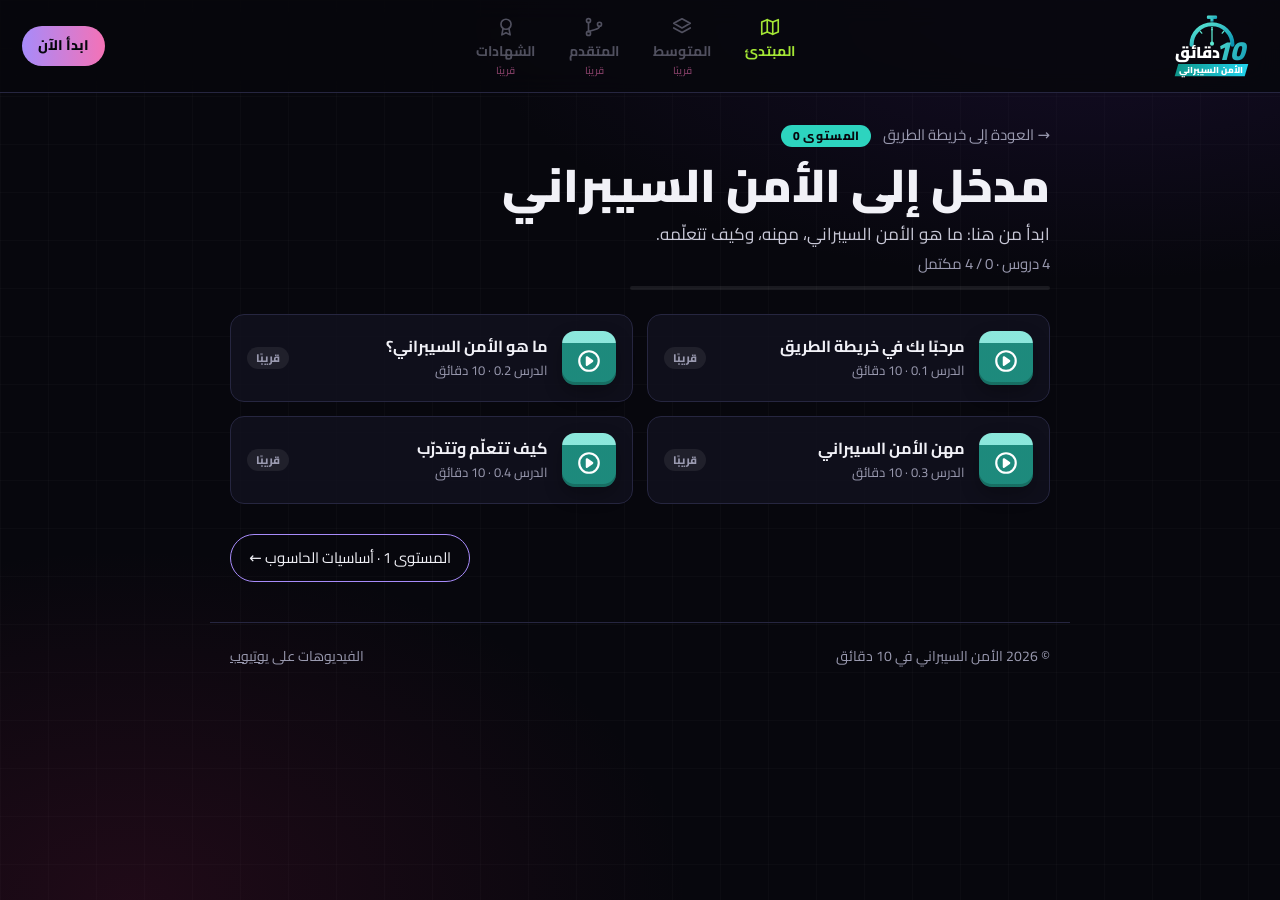
==== level.html @ 64dfe0a8 "Arabic cybersecurity roadmap: home page and beginner levels Co-Authored-By: Claude Opus 5.5 <noreply" ====
<!doctype html>
<html lang="ar" dir="rtl">
<head>
  <meta charset="utf-8">
  <meta name="viewport" content="width=device-width, initial-scale=1">
  <title>المستوى · الأمن السيبراني في 10 دقائق</title>
  <meta name="description" content="من مبتدئ تمامًا إلى محترف في الأمن السيبراني، درس واحد في 10 دقائق في كل مرة.">
  <meta name="theme-color" content="#07070d">
  <link rel="icon" href="favicon.svg" type="image/svg+xml">
  <link rel="preconnect" href="https://fonts.googleapis.com"><link rel="preconnect" href="https://fonts.gstatic.com" crossorigin>
  <link href="https://fonts.googleapis.com/css2?family=Cairo:wght@400;600;700;800;900&display=swap" rel="stylesheet">
  <link rel="stylesheet" href="style.css?v=1">
</head>
<body class="page-bg">
  <header class="top" id="top"></header>

  <main class="levelpage">
    <section class="lvhero">
      <a class="back" href="index.html#map">→ العودة إلى خريطة الطريق</a>
      <span class="badge" id="lv-badge"></span>
      <h1 id="lv-title"></h1>
      <p class="lv-desc" id="lv-desc"></p>
      <p id="lv-meta"></p>
      <div class="lv-bar" id="lv-bar"><i></i></div>
    </section>
    <section class="lvlist" id="level-list" aria-label="دروس هذا المستوى"></section>
    <nav class="lv-nav" id="lv-nav" aria-label="المستويات الأخرى"></nav>
  </main>

  <footer class="foot">
    <span>&copy; <span id="year"></span> الأمن السيبراني في 10 دقائق</span>
    <span>الفيديوهات على <a href="https://www.youtube.com/" target="_blank" rel="noopener">يوتيوب</a></span>
  </footer>

  <!-- نافذة الدرس -->
  <div class="overlay" id="overlay" hidden>
    <div class="panel" role="dialog" aria-modal="true" aria-labelledby="p-title">
      <button class="close" id="p-close" aria-label="إغلاق">&times;</button>
      <p class="p-track" id="p-track"></p>
      <h3 id="p-title"></h3>
      <div class="video" id="p-video"></div>
      <div class="lab-box" id="p-lab" hidden></div>
      <button class="btn btn-full" id="p-done" type="button">وضع علامة: تمّ</button>
    </div>
  </div>

  <script src="data.js?v=1"></script>
  <script src="app.js?v=1"></script>
</body>
</html>
---- style.css ----
/* الأمن السيبراني في 10 دقائق — تنسيق الموقع (من اليمين إلى اليسار) */
:root{
  --bg:#07070d; --bg2:#0d0d1a; --card:#12121f; --line:#262640;
  --text:#f1f1f7; --muted:#9a9ab0; --teal:#2dd4bf; --violet:#a78bfa; --pink:#f472b6;
  --font:"Cairo","Tajawal",system-ui,sans-serif;
}
*{box-sizing:border-box}
html{scroll-behavior:smooth}
body{margin:0;background:var(--bg);color:var(--text);font-family:var(--font);line-height:1.7;-webkit-font-smoothing:antialiased}
a{color:inherit;text-decoration:none}
img,svg{display:block}
button{font-family:inherit}

/* ---------- الشريط العلوي ---------- */
.top{position:sticky;top:0;z-index:50;display:flex;align-items:center;justify-content:space-between;gap:16px;
  padding:10px 22px;background:rgba(7,7,13,.88);backdrop-filter:blur(12px);border-bottom:1px solid var(--line)}
.logo svg{width:92px;height:auto}
.top-nav{display:flex;gap:6px}
.top-nav a{display:flex;flex-direction:column;align-items:center;gap:2px;padding:6px 14px;border-radius:12px;
  color:var(--muted);font-weight:700;font-size:14px;transition:.2s}
.top-nav a svg{width:22px;height:22px}
.top-nav a:hover{color:var(--text);background:#ffffff0a}
.top-nav a.on{color:#a3e635}
.top-nav a.soon{opacity:.5;cursor:default}
.top-nav a.soon:hover{background:none;color:var(--muted)}
.top-nav small{font-size:10px;font-weight:600;color:var(--pink);line-height:1}
.btn{display:inline-flex;align-items:center;justify-content:center;gap:6px;border:0;border-radius:999px;cursor:pointer;
  font-weight:800;color:#07070d;background:linear-gradient(90deg,var(--violet),var(--pink));padding:12px 22px;font-size:15px;transition:.2s}
.btn:hover{filter:brightness(1.1);transform:translateY(-1px)}
.btn-small{padding:8px 16px;font-size:14px}
.btn-full{width:100%}
.btn.ghost{background:#ffffff10;color:var(--text);border:1px solid var(--line)}
.btn.is-done{background:linear-gradient(90deg,#22c55e,#4ade80)}

/* ---------- الواجهة ---------- */
.hero{position:relative;text-align:center;padding:40px 20px 34px;overflow:hidden;
  background:
    radial-gradient(900px 400px at 15% 0%,#3b1d6e55,transparent 70%),
    radial-gradient(800px 400px at 90% 30%,#0f766e44,transparent 70%),
    radial-gradient(700px 300px at 50% 110%,#83184355,transparent 70%),
    linear-gradient(#ffffff06 1px,transparent 1px) 0 0/48px 48px,
    linear-gradient(90deg,#ffffff06 1px,transparent 1px) 0 0/48px 48px,
    var(--bg)}
.hero-logo svg{width:min(360px,80vw);height:auto;margin:0 auto;filter:drop-shadow(0 10px 40px #2dd4bf33)}
.hero h1{font-size:clamp(30px,5.4vw,54px);line-height:1.3;margin:14px 0 8px;font-weight:900}
.hero h1 span{background:linear-gradient(90deg,var(--violet),var(--pink));-webkit-background-clip:text;background-clip:text;color:transparent}
.sub{max-width:560px;margin:0 auto 26px;color:#c9c9d8;font-size:18px}
.stages{display:grid;grid-template-columns:repeat(3,1fr);gap:14px;max-width:740px;margin:0 auto 26px}
.stage-card{position:relative;text-align:right;padding:16px 18px;border-radius:14px;color:#fff;min-height:104px;
  border:1px solid #ffffff30;transition:.2s}
.stage-card:hover{transform:translateY(-3px)}
.stage-card b{display:block;font-size:18px}
.stage-card span{font-size:14px;opacity:.92}
.stage-card em{position:absolute;top:12px;left:12px;font-style:normal;font-size:11px;font-weight:800;padding:2px 9px;border-radius:99px;background:#0006}
.st-b{background:linear-gradient(135deg,#0f766e,#14b8a6)}
.st-i{background:linear-gradient(135deg,#1d4ed8,#38bdf8);opacity:.6}
.st-a{background:linear-gradient(135deg,#9d174d,#f472b6);opacity:.6}
.progress{max-width:420px;margin:0 auto 22px}
.progress-top{display:flex;justify-content:space-between;color:#c9c9d8;font-size:14px;margin-bottom:6px}
.bar{height:6px;border-radius:99px;background:#ffffff14;overflow:hidden}
.bar>div{height:100%;width:0;background:linear-gradient(90deg,var(--teal),var(--violet),var(--pink));transition:width .6s}
.chips{display:flex;flex-wrap:wrap;justify-content:center;gap:8px;max-width:760px;margin:0 auto}
.chips a{display:flex;align-items:center;gap:8px;padding:5px 14px;border-radius:99px;border:1px solid var(--line);
  background:#0d0d1acc;color:#d6d6e4;font-size:14px;transition:.2s}
.chips a:hover{border-color:var(--c)}
.chips i{width:9px;height:9px;border-radius:50%;background:var(--c)}
.lock-note{color:var(--muted);font-size:14px;margin:18px 0 0}

/* ---------- خريطة الطريق ---------- */
.road{position:relative;background:#fbfbfe;padding:30px 16px 70px}
.road-lines{position:absolute;inset:0;width:100%;height:100%;pointer-events:none;overflow:visible}
.levels{position:relative;display:flex;flex-direction:column;align-items:center;gap:70px;max-width:1000px;margin:0 auto}
.branches{display:flex;justify-content:center;gap:70px;width:100%}
.lv{position:relative;width:290px;max-width:100%}
.lv-card{position:relative;display:block;width:100%;text-align:right;padding:16px;border-radius:14px;color:#fff;cursor:pointer;
  border:1px solid #ffffff40;overflow:hidden;
  background:linear-gradient(160deg,color-mix(in srgb,var(--c) 75%,#fff 25%) 0%,color-mix(in srgb,var(--c) 70%,#000 30%) 55%,color-mix(in srgb,var(--c) 45%,#000 55%) 100%);
  box-shadow:0 18px 40px -14px color-mix(in srgb,var(--c) 70%,transparent),inset 0 1px 0 #ffffff55;transition:transform .25s,box-shadow .25s}
.lv-card:hover{transform:translateY(-4px) scale(1.02)}
.lv-card.done{outline:3px solid #4ade80;outline-offset:3px}
.badge{display:inline-block;padding:1px 12px;border-radius:99px;font-size:12px;font-weight:800;letter-spacing:.3px;
  background:#ffffff2e;border:1px solid #ffffff55;color:#fff}
.app-ic{width:68px;height:68px;margin:6px auto 10px;border-radius:16px;display:grid;place-items:center;
  background:linear-gradient(180deg,color-mix(in srgb,var(--c) 55%,#fff 45%) 0 22%,color-mix(in srgb,var(--c) 65%,#000 35%) 22%);
  box-shadow:0 8px 18px #0004,inset 0 -3px 0 #0003}
.app-ic svg{width:36px;height:36px;margin-top:6px}
.lv-card h2{margin:0;font-size:20px;line-height:1.4;font-weight:800}
.lv-meta{font-size:13px;opacity:.85}
.lv-bar{height:4px;border-radius:99px;background:#0005;margin-top:10px;overflow:hidden}
.lv-bar i{display:block;height:100%;width:0;background:#fff;transition:width .5s}
.job{margin-top:12px;padding:8px 10px;border-radius:10px;background:linear-gradient(90deg,#fbbf24,#fde68a);color:#3b2a05;
  font-size:13px;font-weight:800;text-align:center;line-height:1.5}
/* قائمة الدروس عند المرور */
.flyout{position:absolute;top:0;right:calc(100% + 18px);width:280px;opacity:0;visibility:hidden;transform:translateX(10px);
  transition:.2s;z-index:20}
.lv.flip .flyout{right:auto;left:calc(100% + 18px);transform:translateX(-10px)}
.lv:hover .flyout{opacity:1;visibility:visible;transform:none}
.flyout-card{background:#12121f;color:var(--text);border:1px solid var(--line);border-radius:14px;padding:12px;box-shadow:0 20px 40px #0006}
.fl-head{font-size:13px;font-weight:800;color:var(--c);margin-bottom:6px}
.fl-item{display:flex;align-items:center;gap:8px;padding:6px 8px;border-radius:8px;font-size:14px}
.fl-item:hover{background:#ffffff0c}
.fl-dot{width:8px;height:8px;border-radius:50%;border:2px solid var(--c);flex:none}
.fl-item.done .fl-dot{background:var(--c)}
.goal{display:flex;align-items:center;gap:12px;padding:14px 22px;border-radius:14px;border:2px dashed #f59e0b;background:#fff8eb;color:#92400e;font-weight:800}
.goal span{font-size:28px}

/* ---------- صفحة المستوى ---------- */
.levelpage{max-width:860px;margin:0 auto;padding:28px 20px 40px}
.page-bg{background:
    radial-gradient(900px 400px at 85% 0%,#3b1d6e44,transparent 70%),
    radial-gradient(800px 500px at 10% 100%,#83184333,transparent 70%),
    linear-gradient(#ffffff05 1px,transparent 1px) 0 0/48px 48px,
    linear-gradient(90deg,#ffffff05 1px,transparent 1px) 0 0/48px 48px,var(--bg);min-height:100vh}
.lvhero .back{color:var(--muted);font-size:15px;margin-left:8px}
.lvhero .back:hover{color:var(--text)}
.lvhero .badge{background:var(--c);color:#07070d;border:0}
.lvhero h1{font-size:clamp(28px,5vw,46px);margin:6px 0 0;line-height:1.35;font-weight:900}
.lvhero p{margin:0;color:var(--muted);font-size:15px}
.lvhero .lv-desc{color:#c9c9d8;font-size:17px;margin:4px 0 2px}
.lvhero .lv-bar{max-width:420px;background:#ffffff14;margin:10px 0 24px}
.lvhero .lv-bar i{background:var(--c)}
.lvlist{display:grid;grid-template-columns:1fr 1fr;gap:14px}
.ls{display:flex;align-items:center;gap:14px;padding:16px;border-radius:14px;background:#12121fcc;border:1px solid var(--line);
  cursor:pointer;text-align:right;color:var(--text);transition:.2s;width:100%}
.ls:hover{border-color:var(--c);transform:translateY(-2px)}
.ls .app-ic{width:54px;height:54px;margin:0;flex:none;border-radius:13px}
.ls .app-ic svg{width:26px;height:26px;margin-top:5px}
.ls-txt{flex:1;min-width:0}
.ls-txt b{display:block;font-size:16px;line-height:1.5}
.ls-txt span{font-size:13px;color:var(--muted)}
.tags{display:flex;flex-direction:column;gap:5px;align-items:flex-end}
.tag{font-size:11px;font-weight:800;padding:1px 9px;border-radius:99px;background:#22c55e22;color:#4ade80}
.tag.lab{background:#f59e0b22;color:#fbbf24}
.tag.soon{background:#ffffff12;color:var(--muted)}
.ls.done{border-color:#22c55e80}
.ls.done .ls-txt span::after{content:" · ✔ تمّ";color:#4ade80}
.lv-nav{display:flex;justify-content:space-between;gap:12px;margin-top:30px;flex-wrap:wrap}
.lv-nav a{padding:10px 18px;border-radius:99px;border:1.5px solid var(--c);font-size:15px;transition:.2s}
.lv-nav a:hover{background:color-mix(in srgb,var(--c) 18%,transparent)}

/* ---------- نافذة الدرس ---------- */
.overlay{position:fixed;inset:0;z-index:100;background:#000b;display:grid;place-items:center;padding:18px;backdrop-filter:blur(4px)}
.overlay[hidden]{display:none}
.panel{position:relative;width:100%;max-width:640px;max-height:92vh;overflow:auto;background:#12121f;border:1px solid var(--line);
  border-radius:18px;padding:22px}
.close{position:absolute;top:10px;left:12px;width:36px;height:36px;border-radius:50%;border:0;background:#ffffff12;color:#fff;font-size:22px;cursor:pointer}
.p-track{margin:0;color:var(--c);font-weight:800;font-size:14px}
.panel h3{margin:2px 0 14px;font-size:24px;line-height:1.4}
.video{aspect-ratio:16/9;border-radius:12px;overflow:hidden;background:#07070d;border:1px solid var(--line);display:grid;place-items:center;margin-bottom:14px}
.video iframe{width:100%;height:100%;border:0}
.video .ph{text-align:center;color:var(--muted);padding:20px}
.video .ph div{font-size:40px}
.lab-box{padding:12px 14px;border-radius:12px;background:#f59e0b14;border:1px solid #f59e0b55;color:#fde68a;font-size:14px;margin-bottom:14px}
.lab-box[hidden]{display:none}

/* ---------- التذييل ---------- */
.foot{display:flex;justify-content:space-between;flex-wrap:wrap;gap:10px;max-width:860px;margin:0 auto;padding:22px 20px;
  border-top:1px solid var(--line);color:var(--muted);font-size:14px}
.foot a{text-decoration:underline}
.road + .foot,.home .foot{max-width:none}

/* ---------- الهاتف ---------- */
@media (max-width:760px){
  .top{padding:8px 12px}
  .top-nav a{padding:4px 8px;font-size:12px}
  .top .btn-small{display:none}
  .stages{grid-template-columns:1fr}
  .branches{flex-direction:column;align-items:center;gap:70px}
  .flyout{display:none}
  .lvlist{grid-template-columns:1fr}
}
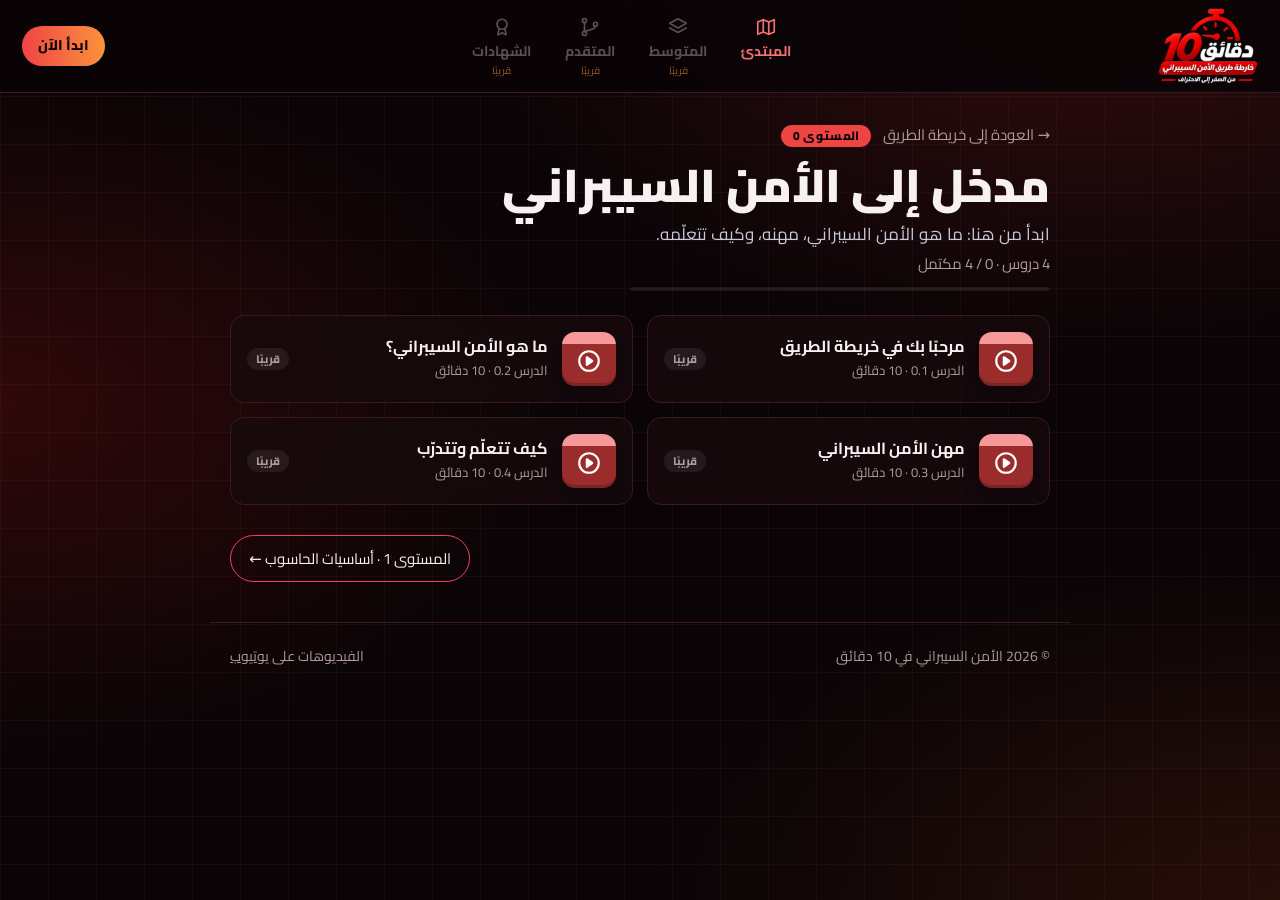
==== commit 4f963263: "New red logo and theme, grid background across the whole page Co-Authored-By: Claude Opus 5.5 <norep" ====
--- a/level.html
+++ b/level.html
@@ -5,11 +5,17 @@
   <meta name="viewport" content="width=device-width, initial-scale=1">
   <title>المستوى · الأمن السيبراني في 10 دقائق</title>
   <meta name="description" content="من مبتدئ تمامًا إلى محترف في الأمن السيبراني، درس واحد في 10 دقائق في كل مرة.">
-  <meta name="theme-color" content="#07070d">
-  <link rel="icon" href="favicon.svg" type="image/svg+xml">
+  <meta name="theme-color" content="#0a0406">
+  <link rel="icon" href="favicon.png" type="image/png">
+  <link rel="manifest" href="manifest.webmanifest">
+  <link rel="apple-touch-icon" href="icons/apple-touch-icon.png">
+  <meta name="apple-mobile-web-app-capable" content="yes">
+  <meta name="mobile-web-app-capable" content="yes">
+  <meta name="apple-mobile-web-app-title" content="أمن 10 دقائق">
+  <meta name="apple-mobile-web-app-status-bar-style" content="black-translucent">
   <link rel="preconnect" href="https://fonts.googleapis.com"><link rel="preconnect" href="https://fonts.gstatic.com" crossorigin>
   <link href="https://fonts.googleapis.com/css2?family=Cairo:wght@400;600;700;800;900&display=swap" rel="stylesheet">
-  <link rel="stylesheet" href="style.css?v=1">
+  <link rel="stylesheet" href="style.css?v=3">
 </head>
 <body class="page-bg">
   <header class="top" id="top"></header>
@@ -44,7 +50,7 @@
     </div>
   </div>
 
-  <script src="data.js?v=1"></script>
-  <script src="app.js?v=1"></script>
+  <script src="data.js?v=3"></script>
+  <script src="app.js?v=3"></script>
 </body>
 </html>
--- a/style.css
+++ b/style.css
@@ -1,31 +1,42 @@
 /* الأمن السيبراني في 10 دقائق — تنسيق الموقع (من اليمين إلى اليسار) */
 :root{
-  --bg:#07070d; --bg2:#0d0d1a; --card:#12121f; --line:#262640;
-  --text:#f1f1f7; --muted:#9a9ab0; --teal:#2dd4bf; --violet:#a78bfa; --pink:#f472b6;
+  --mesh:
+    radial-gradient(900px 500px at 85% 0%,#7f1d1d55,transparent 70%),
+    radial-gradient(800px 500px at 0% 45%,#99151544,transparent 70%),
+    radial-gradient(900px 500px at 100% 100%,#7c2d1240,transparent 70%),
+    linear-gradient(#ff6b6b0f 1px,transparent 1px) 0 0/48px 48px,
+    linear-gradient(90deg,#ff6b6b0f 1px,transparent 1px) 0 0/48px 48px,
+    #0a0406;
+  --bg:#0a0406; --bg2:#140709; --card:#170a0d; --line:#3a1a1f;
+  --text:#f7f1f1; --muted:#b09a9c; --teal:#f87171; --violet:#ef4444; --pink:#fb923c; --red:#dc2626;
   --font:"Cairo","Tajawal",system-ui,sans-serif;
 }
 *{box-sizing:border-box}
 html{scroll-behavior:smooth}
-body{margin:0;background:var(--bg);color:var(--text);font-family:var(--font);line-height:1.7;-webkit-font-smoothing:antialiased}
+html,body{overflow-x:clip}
+/* شبكة الخلفية تغطي الصفحة كلها وتبقى ثابتة أثناء التمرير */
+body::before{content:"";position:fixed;inset:0;z-index:-1;background:var(--mesh);pointer-events:none}
+.btn[hidden]{display:none}
+body{margin:0;background:#0a0406;position:relative;color:var(--text);font-family:var(--font);line-height:1.7;-webkit-font-smoothing:antialiased}
 a{color:inherit;text-decoration:none}
 img,svg{display:block}
 button{font-family:inherit}
 
 /* ---------- الشريط العلوي ---------- */
 .top{position:sticky;top:0;z-index:50;display:flex;align-items:center;justify-content:space-between;gap:16px;
-  padding:10px 22px;background:rgba(7,7,13,.88);backdrop-filter:blur(12px);border-bottom:1px solid var(--line)}
-.logo svg{width:92px;height:auto}
+  padding:8px 22px;background:rgba(10,4,6,.88);backdrop-filter:blur(12px);border-bottom:1px solid var(--line)}
+.logo img{width:100px;height:auto}
 .top-nav{display:flex;gap:6px}
 .top-nav a{display:flex;flex-direction:column;align-items:center;gap:2px;padding:6px 14px;border-radius:12px;
   color:var(--muted);font-weight:700;font-size:14px;transition:.2s}
 .top-nav a svg{width:22px;height:22px}
 .top-nav a:hover{color:var(--text);background:#ffffff0a}
-.top-nav a.on{color:#a3e635}
+.top-nav a.on{color:#f87171}
 .top-nav a.soon{opacity:.5;cursor:default}
 .top-nav a.soon:hover{background:none;color:var(--muted)}
-.top-nav small{font-size:10px;font-weight:600;color:var(--pink);line-height:1}
+.top-nav small{font-size:10px;font-weight:600;color:#fb923c;line-height:1}
 .btn{display:inline-flex;align-items:center;justify-content:center;gap:6px;border:0;border-radius:999px;cursor:pointer;
-  font-weight:800;color:#07070d;background:linear-gradient(90deg,var(--violet),var(--pink));padding:12px 22px;font-size:15px;transition:.2s}
+  font-weight:800;color:#0a0406;background:linear-gradient(90deg,var(--violet),var(--pink));padding:12px 22px;font-size:15px;transition:.2s}
 .btn:hover{filter:brightness(1.1);transform:translateY(-1px)}
 .btn-small{padding:8px 16px;font-size:14px}
 .btn-full{width:100%}
@@ -33,15 +44,8 @@
 .btn.is-done{background:linear-gradient(90deg,#22c55e,#4ade80)}
 
 /* ---------- الواجهة ---------- */
-.hero{position:relative;text-align:center;padding:40px 20px 34px;overflow:hidden;
-  background:
-    radial-gradient(900px 400px at 15% 0%,#3b1d6e55,transparent 70%),
-    radial-gradient(800px 400px at 90% 30%,#0f766e44,transparent 70%),
-    radial-gradient(700px 300px at 50% 110%,#83184355,transparent 70%),
-    linear-gradient(#ffffff06 1px,transparent 1px) 0 0/48px 48px,
-    linear-gradient(90deg,#ffffff06 1px,transparent 1px) 0 0/48px 48px,
-    var(--bg)}
-.hero-logo svg{width:min(360px,80vw);height:auto;margin:0 auto;filter:drop-shadow(0 10px 40px #2dd4bf33)}
+.hero{position:relative;text-align:center;padding:26px 20px 34px}
+.hero-logo img{width:min(440px,86vw);height:auto;margin:0 auto;filter:drop-shadow(0 12px 40px #ef444455)}
 .hero h1{font-size:clamp(30px,5.4vw,54px);line-height:1.3;margin:14px 0 8px;font-weight:900}
 .hero h1 span{background:linear-gradient(90deg,var(--violet),var(--pink));-webkit-background-clip:text;background-clip:text;color:transparent}
 .sub{max-width:560px;margin:0 auto 26px;color:#c9c9d8;font-size:18px}
@@ -52,22 +56,22 @@
 .stage-card b{display:block;font-size:18px}
 .stage-card span{font-size:14px;opacity:.92}
 .stage-card em{position:absolute;top:12px;left:12px;font-style:normal;font-size:11px;font-weight:800;padding:2px 9px;border-radius:99px;background:#0006}
-.st-b{background:linear-gradient(135deg,#0f766e,#14b8a6)}
-.st-i{background:linear-gradient(135deg,#1d4ed8,#38bdf8);opacity:.6}
-.st-a{background:linear-gradient(135deg,#9d174d,#f472b6);opacity:.6}
+.st-b{background:linear-gradient(135deg,#991b1b,#ef4444)}
+.st-i{background:linear-gradient(135deg,#9a3412,#f97316);opacity:.55}
+.st-a{background:linear-gradient(135deg,#881337,#fb7185);opacity:.55}
 .progress{max-width:420px;margin:0 auto 22px}
 .progress-top{display:flex;justify-content:space-between;color:#c9c9d8;font-size:14px;margin-bottom:6px}
 .bar{height:6px;border-radius:99px;background:#ffffff14;overflow:hidden}
 .bar>div{height:100%;width:0;background:linear-gradient(90deg,var(--teal),var(--violet),var(--pink));transition:width .6s}
 .chips{display:flex;flex-wrap:wrap;justify-content:center;gap:8px;max-width:760px;margin:0 auto}
 .chips a{display:flex;align-items:center;gap:8px;padding:5px 14px;border-radius:99px;border:1px solid var(--line);
-  background:#0d0d1acc;color:#d6d6e4;font-size:14px;transition:.2s}
+  background:#140709cc;color:#d6d6e4;font-size:14px;transition:.2s}
 .chips a:hover{border-color:var(--c)}
 .chips i{width:9px;height:9px;border-radius:50%;background:var(--c)}
 .lock-note{color:var(--muted);font-size:14px;margin:18px 0 0}
 
 /* ---------- خريطة الطريق ---------- */
-.road{position:relative;background:#fbfbfe;padding:30px 16px 70px}
+.road{position:relative;padding:30px 16px 70px;border-top:1px solid var(--line)}
 .road-lines{position:absolute;inset:0;width:100%;height:100%;pointer-events:none;overflow:visible}
 .levels{position:relative;display:flex;flex-direction:column;align-items:center;gap:70px;max-width:1000px;margin:0 auto}
 .branches{display:flex;justify-content:center;gap:70px;width:100%}
@@ -95,32 +99,28 @@
   transition:.2s;z-index:20}
 .lv.flip .flyout{right:auto;left:calc(100% + 18px);transform:translateX(-10px)}
 .lv:hover .flyout{opacity:1;visibility:visible;transform:none}
-.flyout-card{background:#12121f;color:var(--text);border:1px solid var(--line);border-radius:14px;padding:12px;box-shadow:0 20px 40px #0006}
+.flyout-card{background:#170a0d;color:var(--text);border:1px solid var(--line);border-radius:14px;padding:12px;box-shadow:0 20px 40px #0006}
 .fl-head{font-size:13px;font-weight:800;color:var(--c);margin-bottom:6px}
 .fl-item{display:flex;align-items:center;gap:8px;padding:6px 8px;border-radius:8px;font-size:14px}
 .fl-item:hover{background:#ffffff0c}
 .fl-dot{width:8px;height:8px;border-radius:50%;border:2px solid var(--c);flex:none}
 .fl-item.done .fl-dot{background:var(--c)}
-.goal{display:flex;align-items:center;gap:12px;padding:14px 22px;border-radius:14px;border:2px dashed #f59e0b;background:#fff8eb;color:#92400e;font-weight:800}
+.goal{display:flex;align-items:center;gap:12px;padding:14px 22px;border-radius:14px;border:2px dashed #f87171;background:#ef44441a;color:#fecaca;font-weight:800}
 .goal span{font-size:28px}
 
 /* ---------- صفحة المستوى ---------- */
 .levelpage{max-width:860px;margin:0 auto;padding:28px 20px 40px}
-.page-bg{background:
-    radial-gradient(900px 400px at 85% 0%,#3b1d6e44,transparent 70%),
-    radial-gradient(800px 500px at 10% 100%,#83184333,transparent 70%),
-    linear-gradient(#ffffff05 1px,transparent 1px) 0 0/48px 48px,
-    linear-gradient(90deg,#ffffff05 1px,transparent 1px) 0 0/48px 48px,var(--bg);min-height:100vh}
+.page-bg{min-height:100vh}
 .lvhero .back{color:var(--muted);font-size:15px;margin-left:8px}
 .lvhero .back:hover{color:var(--text)}
-.lvhero .badge{background:var(--c);color:#07070d;border:0}
+.lvhero .badge{background:var(--c);color:#0a0406;border:0}
 .lvhero h1{font-size:clamp(28px,5vw,46px);margin:6px 0 0;line-height:1.35;font-weight:900}
 .lvhero p{margin:0;color:var(--muted);font-size:15px}
 .lvhero .lv-desc{color:#c9c9d8;font-size:17px;margin:4px 0 2px}
 .lvhero .lv-bar{max-width:420px;background:#ffffff14;margin:10px 0 24px}
 .lvhero .lv-bar i{background:var(--c)}
 .lvlist{display:grid;grid-template-columns:1fr 1fr;gap:14px}
-.ls{display:flex;align-items:center;gap:14px;padding:16px;border-radius:14px;background:#12121fcc;border:1px solid var(--line);
+.ls{display:flex;align-items:center;gap:14px;padding:16px;border-radius:14px;background:#170a0dcc;border:1px solid var(--line);
   cursor:pointer;text-align:right;color:var(--text);transition:.2s;width:100%}
 .ls:hover{border-color:var(--c);transform:translateY(-2px)}
 .ls .app-ic{width:54px;height:54px;margin:0;flex:none;border-radius:13px}
@@ -141,12 +141,12 @@
 /* ---------- نافذة الدرس ---------- */
 .overlay{position:fixed;inset:0;z-index:100;background:#000b;display:grid;place-items:center;padding:18px;backdrop-filter:blur(4px)}
 .overlay[hidden]{display:none}
-.panel{position:relative;width:100%;max-width:640px;max-height:92vh;overflow:auto;background:#12121f;border:1px solid var(--line);
+.panel{position:relative;width:100%;max-width:640px;max-height:92vh;overflow:auto;background:#170a0d;border:1px solid var(--line);
   border-radius:18px;padding:22px}
 .close{position:absolute;top:10px;left:12px;width:36px;height:36px;border-radius:50%;border:0;background:#ffffff12;color:#fff;font-size:22px;cursor:pointer}
 .p-track{margin:0;color:var(--c);font-weight:800;font-size:14px}
 .panel h3{margin:2px 0 14px;font-size:24px;line-height:1.4}
-.video{aspect-ratio:16/9;border-radius:12px;overflow:hidden;background:#07070d;border:1px solid var(--line);display:grid;place-items:center;margin-bottom:14px}
+.video{aspect-ratio:16/9;border-radius:12px;overflow:hidden;background:#0a0406;border:1px solid var(--line);display:grid;place-items:center;margin-bottom:14px}
 .video iframe{width:100%;height:100%;border:0}
 .video .ph{text-align:center;color:var(--muted);padding:20px}
 .video .ph div{font-size:40px}
@@ -161,11 +161,30 @@
 
 /* ---------- الهاتف ---------- */
 @media (max-width:760px){
-  .top{padding:8px 12px}
-  .top-nav a{padding:4px 8px;font-size:12px}
-  .top .btn-small{display:none}
+  .top{padding:8px 10px;gap:6px}
+  .logo img{width:72px}
+  .top-nav{gap:0}
+  .top-nav a{padding:4px 5px}
+  .top-nav small{display:none}
+  .top-nav a{font-size:11px}
+  .top .start-btn{display:none}
+  .install-btn{padding:7px 12px;font-size:13px}
   .stages{grid-template-columns:1fr}
   .branches{flex-direction:column;align-items:center;gap:70px}
   .flyout{display:none}
   .lvlist{grid-template-columns:1fr}
 }
+
+/* ---------- نافذة تثبيت التطبيق ---------- */
+.install{position:fixed;inset:0;z-index:120;background:#000a;display:flex;align-items:flex-end;justify-content:center;padding:14px;backdrop-filter:blur(3px)}
+.install[hidden]{display:none}
+.install-card{position:relative;width:100%;max-width:420px;background:#170a0d;border:1px solid var(--line);border-radius:20px;padding:22px 20px 14px;
+  text-align:center;box-shadow:0 -10px 40px #0008;animation:up .35s ease}
+@keyframes up{from{transform:translateY(40px);opacity:0}to{transform:none;opacity:1}}
+.install-card img{margin:0 auto 8px;border-radius:16px;box-shadow:0 8px 24px #ef444444}
+.install-card h3{margin:0 0 4px;font-size:20px}
+.install-card p{margin:0 0 12px;color:#c9c9d8;font-size:14px}
+.install-card ol{text-align:right;margin:0 0 12px;padding:12px 30px 12px 12px;background:#ffffff08;border-radius:12px;font-size:14px;line-height:2}
+.in-ic{display:inline-block;padding:0 6px;border-radius:6px;background:#ffffff18}
+.in-later{background:none;border:0;color:var(--muted);font-size:14px;margin-top:8px;padding:6px 14px;cursor:pointer}
+.install-btn{margin-inline-start:auto}
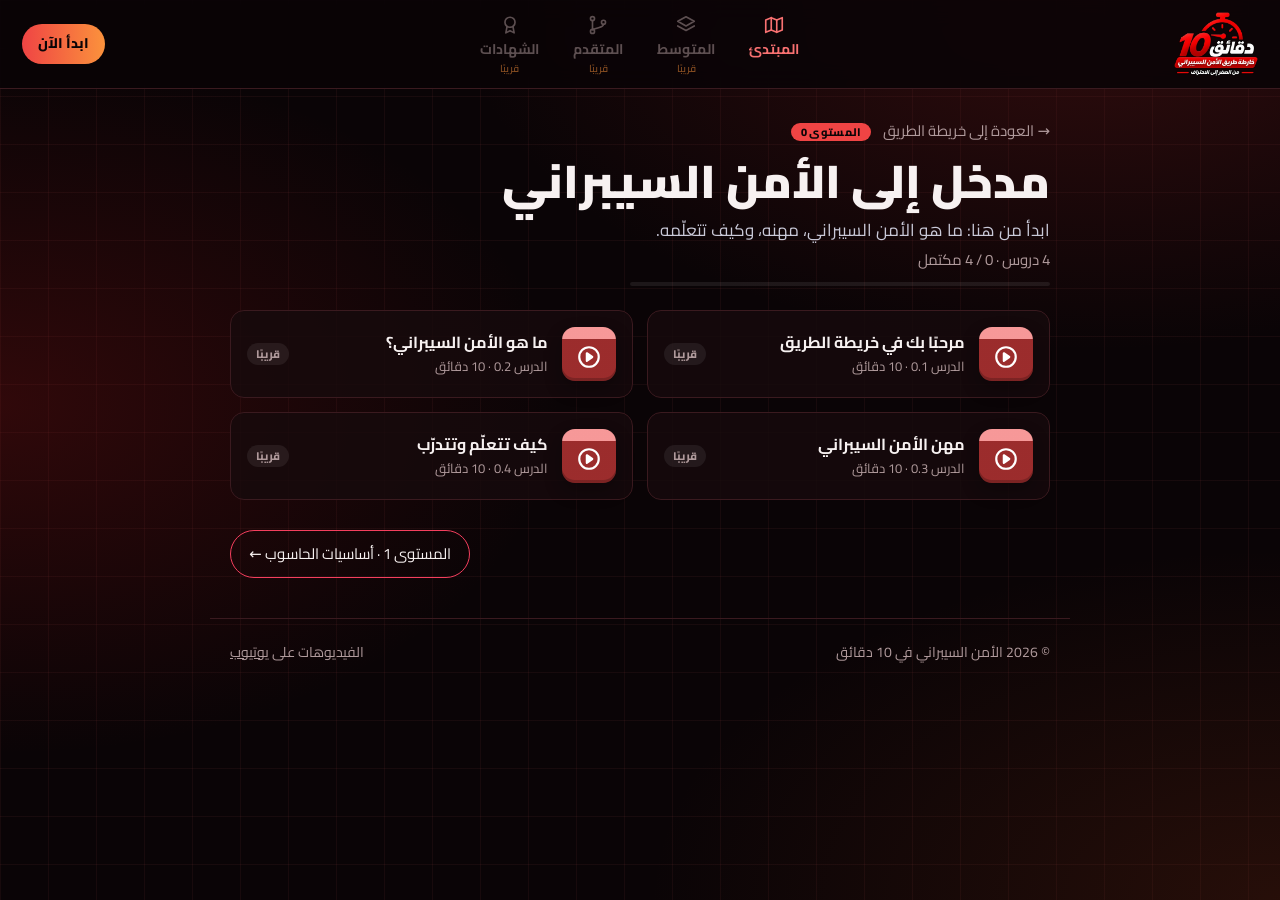
==== commit 6034cb2b: "Animated clock hand on logo; smaller logo and cards Co-Authored-By: Claude Opus 5.5 <noreply@anthrop" ====
--- a/level.html
+++ b/level.html
@@ -6,16 +6,16 @@
   <title>المستوى · الأمن السيبراني في 10 دقائق</title>
   <meta name="description" content="من مبتدئ تمامًا إلى محترف في الأمن السيبراني، درس واحد في 10 دقائق في كل مرة.">
   <meta name="theme-color" content="#0a0406">
-  <link rel="icon" href="favicon.png" type="image/png">
-  <link rel="manifest" href="manifest.webmanifest">
-  <link rel="apple-touch-icon" href="icons/apple-touch-icon.png">
+  <link rel="icon" href="favicon.png?v=4" type="image/png">
+  <link rel="manifest" href="manifest.webmanifest?v=4">
+  <link rel="apple-touch-icon" href="icons/red-apple-180.png">
   <meta name="apple-mobile-web-app-capable" content="yes">
   <meta name="mobile-web-app-capable" content="yes">
   <meta name="apple-mobile-web-app-title" content="أمن 10 دقائق">
   <meta name="apple-mobile-web-app-status-bar-style" content="black-translucent">
   <link rel="preconnect" href="https://fonts.googleapis.com"><link rel="preconnect" href="https://fonts.gstatic.com" crossorigin>
   <link href="https://fonts.googleapis.com/css2?family=Cairo:wght@400;600;700;800;900&display=swap" rel="stylesheet">
-  <link rel="stylesheet" href="style.css?v=3">
+  <link rel="stylesheet" href="style.css?v=5">
 </head>
 <body class="page-bg">
   <header class="top" id="top"></header>
@@ -50,7 +50,7 @@
     </div>
   </div>
 
-  <script src="data.js?v=3"></script>
-  <script src="app.js?v=3"></script>
+  <script src="data.js?v=5"></script>
+  <script src="app.js?v=5"></script>
 </body>
 </html>
--- a/style.css
+++ b/style.css
@@ -25,7 +25,7 @@
 /* ---------- الشريط العلوي ---------- */
 .top{position:sticky;top:0;z-index:50;display:flex;align-items:center;justify-content:space-between;gap:16px;
   padding:8px 22px;background:rgba(10,4,6,.88);backdrop-filter:blur(12px);border-bottom:1px solid var(--line)}
-.logo img{width:100px;height:auto}
+.logo .logo-anim{width:84px}
 .top-nav{display:flex;gap:6px}
 .top-nav a{display:flex;flex-direction:column;align-items:center;gap:2px;padding:6px 14px;border-radius:12px;
   color:var(--muted);font-weight:700;font-size:14px;transition:.2s}
@@ -45,16 +45,23 @@
 
 /* ---------- الواجهة ---------- */
 .hero{position:relative;text-align:center;padding:26px 20px 34px}
-.hero-logo img{width:min(440px,86vw);height:auto;margin:0 auto;filter:drop-shadow(0 12px 40px #ef444455)}
+.hero-logo{width:min(320px,72vw);margin:0 auto;filter:drop-shadow(0 12px 40px #ef444455)}
+/* شعار متحرك: عقرب الساعة يدور حول المحور */
+.logo-anim{position:relative;display:block;overflow:hidden}
+.logo-anim img{display:block;width:100%;height:auto}
+.logo-anim .needle{position:absolute;inset:0;height:100%;transform-origin:59.18% 37.71%;
+  animation:clock-sweep 3.6s ease-in-out infinite alternate;will-change:transform}
+@keyframes clock-sweep{from{transform:rotate(-8deg)}to{transform:rotate(172deg)}}
+@media (prefers-reduced-motion:reduce){.logo-anim .needle{animation:none}}
 .hero h1{font-size:clamp(30px,5.4vw,54px);line-height:1.3;margin:14px 0 8px;font-weight:900}
 .hero h1 span{background:linear-gradient(90deg,var(--violet),var(--pink));-webkit-background-clip:text;background-clip:text;color:transparent}
 .sub{max-width:560px;margin:0 auto 26px;color:#c9c9d8;font-size:18px}
-.stages{display:grid;grid-template-columns:repeat(3,1fr);gap:14px;max-width:740px;margin:0 auto 26px}
-.stage-card{position:relative;text-align:right;padding:16px 18px;border-radius:14px;color:#fff;min-height:104px;
+.stages{display:grid;grid-template-columns:repeat(3,1fr);gap:12px;max-width:620px;margin:0 auto 24px}
+.stage-card{position:relative;text-align:right;padding:12px 14px;border-radius:12px;color:#fff;min-height:84px;
   border:1px solid #ffffff30;transition:.2s}
 .stage-card:hover{transform:translateY(-3px)}
-.stage-card b{display:block;font-size:18px}
-.stage-card span{font-size:14px;opacity:.92}
+.stage-card b{display:block;font-size:16px}
+.stage-card span{font-size:13px;opacity:.92;line-height:1.6;display:block}
 .stage-card em{position:absolute;top:12px;left:12px;font-style:normal;font-size:11px;font-weight:800;padding:2px 9px;border-radius:99px;background:#0006}
 .st-b{background:linear-gradient(135deg,#991b1b,#ef4444)}
 .st-i{background:linear-gradient(135deg,#9a3412,#f97316);opacity:.55}
@@ -73,27 +80,27 @@
 /* ---------- خريطة الطريق ---------- */
 .road{position:relative;padding:30px 16px 70px;border-top:1px solid var(--line)}
 .road-lines{position:absolute;inset:0;width:100%;height:100%;pointer-events:none;overflow:visible}
-.levels{position:relative;display:flex;flex-direction:column;align-items:center;gap:70px;max-width:1000px;margin:0 auto}
-.branches{display:flex;justify-content:center;gap:70px;width:100%}
-.lv{position:relative;width:290px;max-width:100%}
-.lv-card{position:relative;display:block;width:100%;text-align:right;padding:16px;border-radius:14px;color:#fff;cursor:pointer;
+.levels{position:relative;display:flex;flex-direction:column;align-items:center;gap:56px;max-width:1000px;margin:0 auto}
+.branches{display:flex;justify-content:center;gap:56px;width:100%}
+.lv{position:relative;width:236px;max-width:100%}
+.lv-card{position:relative;display:block;width:100%;text-align:right;padding:12px;border-radius:12px;color:#fff;cursor:pointer;
   border:1px solid #ffffff40;overflow:hidden;
   background:linear-gradient(160deg,color-mix(in srgb,var(--c) 75%,#fff 25%) 0%,color-mix(in srgb,var(--c) 70%,#000 30%) 55%,color-mix(in srgb,var(--c) 45%,#000 55%) 100%);
   box-shadow:0 18px 40px -14px color-mix(in srgb,var(--c) 70%,transparent),inset 0 1px 0 #ffffff55;transition:transform .25s,box-shadow .25s}
 .lv-card:hover{transform:translateY(-4px) scale(1.02)}
 .lv-card.done{outline:3px solid #4ade80;outline-offset:3px}
-.badge{display:inline-block;padding:1px 12px;border-radius:99px;font-size:12px;font-weight:800;letter-spacing:.3px;
+.badge{display:inline-block;padding:0 10px;border-radius:99px;font-size:11px;font-weight:800;letter-spacing:.3px;
   background:#ffffff2e;border:1px solid #ffffff55;color:#fff}
-.app-ic{width:68px;height:68px;margin:6px auto 10px;border-radius:16px;display:grid;place-items:center;
+.app-ic{width:54px;height:54px;margin:4px auto 8px;border-radius:13px;display:grid;place-items:center;
   background:linear-gradient(180deg,color-mix(in srgb,var(--c) 55%,#fff 45%) 0 22%,color-mix(in srgb,var(--c) 65%,#000 35%) 22%);
   box-shadow:0 8px 18px #0004,inset 0 -3px 0 #0003}
-.app-ic svg{width:36px;height:36px;margin-top:6px}
-.lv-card h2{margin:0;font-size:20px;line-height:1.4;font-weight:800}
-.lv-meta{font-size:13px;opacity:.85}
+.app-ic svg{width:28px;height:28px;margin-top:5px}
+.lv-card h2{margin:0;font-size:16.5px;line-height:1.45;font-weight:800}
+.lv-meta{font-size:12px;opacity:.85}
 .lv-bar{height:4px;border-radius:99px;background:#0005;margin-top:10px;overflow:hidden}
 .lv-bar i{display:block;height:100%;width:0;background:#fff;transition:width .5s}
-.job{margin-top:12px;padding:8px 10px;border-radius:10px;background:linear-gradient(90deg,#fbbf24,#fde68a);color:#3b2a05;
-  font-size:13px;font-weight:800;text-align:center;line-height:1.5}
+.job{margin-top:10px;padding:6px 8px;border-radius:9px;background:linear-gradient(90deg,#fbbf24,#fde68a);color:#3b2a05;
+  font-size:12px;font-weight:800;text-align:center;line-height:1.5}
 /* قائمة الدروس عند المرور */
 .flyout{position:absolute;top:0;right:calc(100% + 18px);width:280px;opacity:0;visibility:hidden;transform:translateX(10px);
   transition:.2s;z-index:20}
@@ -162,7 +169,7 @@
 /* ---------- الهاتف ---------- */
 @media (max-width:760px){
   .top{padding:8px 10px;gap:6px}
-  .logo img{width:72px}
+  .logo .logo-anim{width:66px}
   .top-nav{gap:0}
   .top-nav a{padding:4px 5px}
   .top-nav small{display:none}
@@ -170,7 +177,7 @@
   .top .start-btn{display:none}
   .install-btn{padding:7px 12px;font-size:13px}
   .stages{grid-template-columns:1fr}
-  .branches{flex-direction:column;align-items:center;gap:70px}
+  .branches{flex-direction:column;align-items:center;gap:56px}
   .flyout{display:none}
   .lvlist{grid-template-columns:1fr}
 }
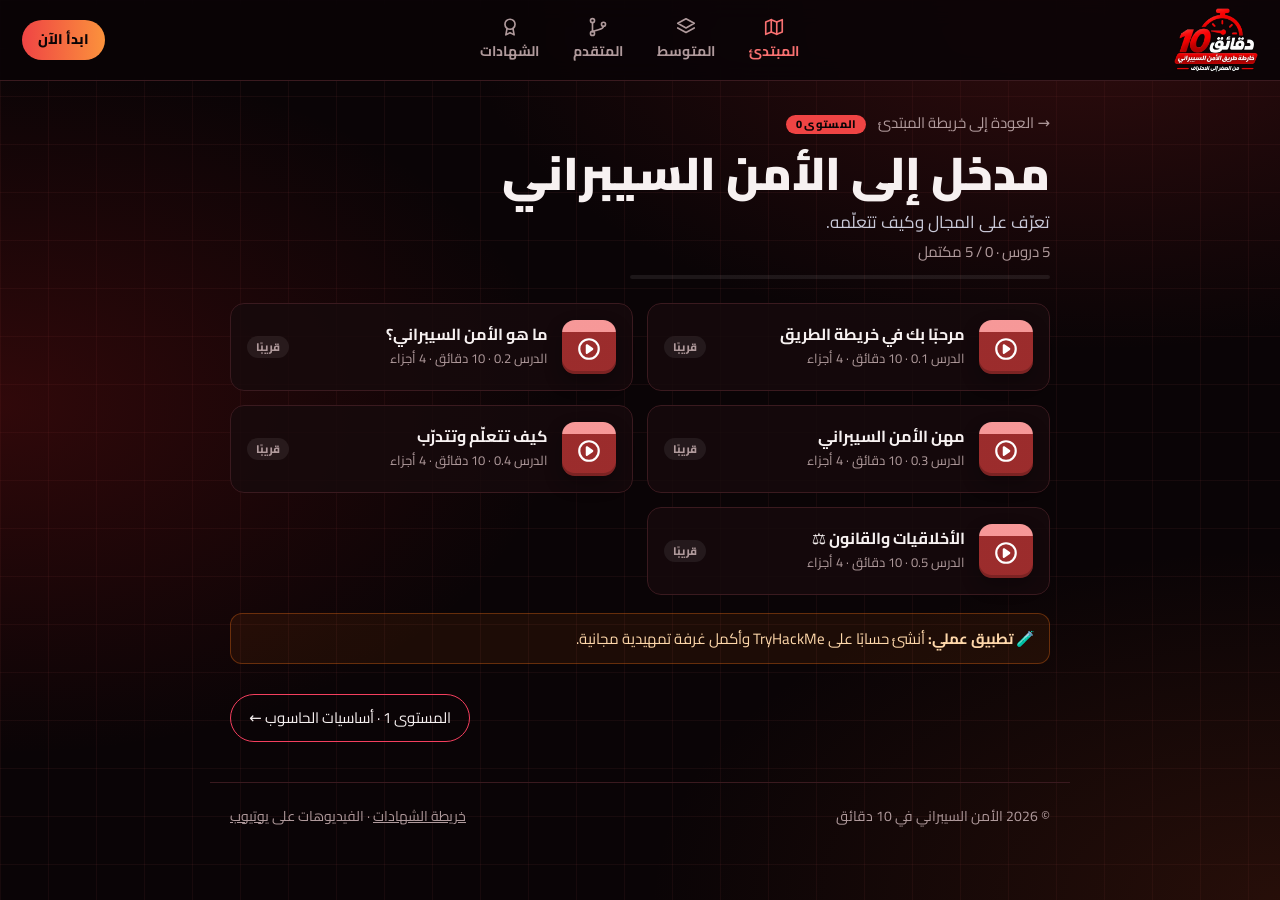
==== commit 3e801a58: "Full curriculum: intermediate and advanced stages, certificate boxes, certs page, sub-lessons Co-Aut" ====
--- a/level.html
+++ b/level.html
@@ -15,14 +15,14 @@
   <meta name="apple-mobile-web-app-status-bar-style" content="black-translucent">
   <link rel="preconnect" href="https://fonts.googleapis.com"><link rel="preconnect" href="https://fonts.gstatic.com" crossorigin>
   <link href="https://fonts.googleapis.com/css2?family=Cairo:wght@400;600;700;800;900&display=swap" rel="stylesheet">
-  <link rel="stylesheet" href="style.css?v=5">
+  <link rel="stylesheet" href="style.css?v=6">
 </head>
-<body class="page-bg">
+<body class="page-bg" data-page="level">
   <header class="top" id="top"></header>
 
   <main class="levelpage">
     <section class="lvhero">
-      <a class="back" href="index.html#map">→ العودة إلى خريطة الطريق</a>
+      <a class="back" id="lv-back" href="index.html#map">→ العودة إلى خريطة الطريق</a>
       <span class="badge" id="lv-badge"></span>
       <h1 id="lv-title"></h1>
       <p class="lv-desc" id="lv-desc"></p>
@@ -30,12 +30,13 @@
       <div class="lv-bar" id="lv-bar"><i></i></div>
     </section>
     <section class="lvlist" id="level-list" aria-label="دروس هذا المستوى"></section>
+    <div class="lv-extra" id="lv-extra"></div>
     <nav class="lv-nav" id="lv-nav" aria-label="المستويات الأخرى"></nav>
   </main>
 
   <footer class="foot">
     <span>&copy; <span id="year"></span> الأمن السيبراني في 10 دقائق</span>
-    <span>الفيديوهات على <a href="https://www.youtube.com/" target="_blank" rel="noopener">يوتيوب</a></span>
+    <span><a href="certs.html">خريطة الشهادات</a> · الفيديوهات على <a href="https://www.youtube.com/" target="_blank" rel="noopener">يوتيوب</a></span>
   </footer>
 
   <!-- نافذة الدرس -->
@@ -45,12 +46,13 @@
       <p class="p-track" id="p-track"></p>
       <h3 id="p-title"></h3>
       <div class="video" id="p-video"></div>
+      <div class="topics" id="p-topics" hidden></div>
       <div class="lab-box" id="p-lab" hidden></div>
       <button class="btn btn-full" id="p-done" type="button">وضع علامة: تمّ</button>
     </div>
   </div>
 
-  <script src="data.js?v=5"></script>
-  <script src="app.js?v=5"></script>
+  <script src="data.js?v=6"></script>
+  <script src="app.js?v=6"></script>
 </body>
 </html>
--- a/style.css
+++ b/style.css
@@ -64,8 +64,8 @@
 .stage-card span{font-size:13px;opacity:.92;line-height:1.6;display:block}
 .stage-card em{position:absolute;top:12px;left:12px;font-style:normal;font-size:11px;font-weight:800;padding:2px 9px;border-radius:99px;background:#0006}
 .st-b{background:linear-gradient(135deg,#991b1b,#ef4444)}
-.st-i{background:linear-gradient(135deg,#9a3412,#f97316);opacity:.55}
-.st-a{background:linear-gradient(135deg,#881337,#fb7185);opacity:.55}
+.st-i{background:linear-gradient(135deg,#9a3412,#f97316)}
+.st-a{background:linear-gradient(135deg,#881337,#fb7185)}
 .progress{max-width:420px;margin:0 auto 22px}
 .progress-top{display:flex;justify-content:space-between;color:#c9c9d8;font-size:14px;margin-bottom:6px}
 .bar{height:6px;border-radius:99px;background:#ffffff14;overflow:hidden}
@@ -81,7 +81,6 @@
 .road{position:relative;padding:30px 16px 70px;border-top:1px solid var(--line)}
 .road-lines{position:absolute;inset:0;width:100%;height:100%;pointer-events:none;overflow:visible}
 .levels{position:relative;display:flex;flex-direction:column;align-items:center;gap:56px;max-width:1000px;margin:0 auto}
-.branches{display:flex;justify-content:center;gap:56px;width:100%}
 .lv{position:relative;width:236px;max-width:100%}
 .lv-card{position:relative;display:block;width:100%;text-align:right;padding:12px;border-radius:12px;color:#fff;cursor:pointer;
   border:1px solid #ffffff40;overflow:hidden;
@@ -177,7 +176,6 @@
   .top .start-btn{display:none}
   .install-btn{padding:7px 12px;font-size:13px}
   .stages{grid-template-columns:1fr}
-  .branches{flex-direction:column;align-items:center;gap:56px}
   .flyout{display:none}
   .lvlist{grid-template-columns:1fr}
 }
@@ -195,3 +193,54 @@
 .in-ic{display:inline-block;padding:0 6px;border-radius:6px;background:#ffffff18}
 .in-later{background:none;border:0;color:var(--muted);font-size:14px;margin-top:8px;padding:6px 14px;cursor:pointer}
 .install-btn{margin-inline-start:auto}
+
+/* ---------- صفوف الخريطة والشهادات ---------- */
+.row{display:flex;justify-content:center;align-items:flex-start;gap:56px;width:100%}
+.row.wide{flex-wrap:wrap;gap:30px 26px;max-width:880px;padding:22px 20px;border:2px dashed #fb718566;border-radius:20px;background:#1a070bcc;position:relative;z-index:1}
+.col{display:flex;flex-direction:column;align-items:center;gap:26px}
+.row.wide .lv{width:236px}
+.certnode{display:flex;align-items:center;gap:10px;width:250px;max-width:100%;padding:9px 12px;border-radius:12px;
+  border:2px dashed #4ade80;background:#06200f;color:#dcfce7;text-align:right;position:relative;z-index:1;transition:.2s}
+.certnode:hover{background:#08301a;transform:translateY(-2px)}
+.c-ic{font-size:24px;flex:none}
+.c-tx{display:flex;flex-direction:column;min-width:0;line-height:1.45}
+.c-tx small{font-size:11px;color:#86efac;font-weight:700}
+.c-tx b{font-size:14px;font-weight:800}
+.c-tx em{font-style:normal;font-size:12px;color:#bbf7d0cc}
+.certnode.sm{width:236px;padding:6px 10px}
+.certnode.sm em{display:none}
+.certnode.sm .c-ic{font-size:18px}
+.certnode.sm b{font-size:12.5px}
+.fork{position:relative;z-index:1;padding:4px 18px;border-radius:99px;border:1.5px solid #fb7185;background:#3a0812;color:#fecdd3;font-weight:800;font-size:14px}
+.lv,.goal{position:relative;z-index:1}
+.goal{text-decoration:none;transition:.2s}
+.goal:hover{background:#ef444433}
+.lv:hover{z-index:30}
+.hero.small{padding-top:34px}
+.stage-pill{display:inline-block;padding:2px 14px;border-radius:99px;color:#fff;font-weight:800;font-size:13px}
+.stage-card.on{outline:2px solid #fff6;outline-offset:2px}
+/* محتوى الدرس في النافذة */
+.topics{margin:0 0 14px;padding:12px 14px;border-radius:12px;background:#ffffff08;border:1px solid var(--line)}
+.topics[hidden]{display:none}
+.topics h4{margin:0 0 4px;font-size:15px;color:var(--c)}
+.topics ol{margin:0;padding:0;list-style:none}
+.topics li{padding:3px 0;font-size:15px;color:#e9dede}
+.topics code,.ls-sub code{font-family:inherit;direction:ltr;unicode-bidi:isolate;display:inline-block;color:var(--muted);font-size:12px;margin-left:8px}
+/* صفحة المستوى */
+.lv-extra{display:flex;flex-direction:column;gap:12px;margin-top:18px}
+.lv-extra:empty{display:none}
+.prac{padding:12px 14px;border-radius:12px;background:#f9731614;border:1px solid #f9731655;color:#fed7aa;font-size:15px}
+.lv-extra .certnode{width:auto;max-width:520px}
+/* صفحة الشهادات */
+.cert-stage{margin:0 0 26px}
+.cert-stage h2{font-size:22px;margin:0 0 12px}
+.cert-stage h2 a:hover{color:#f87171}
+.cert-row{display:flex;align-items:center;gap:14px;flex-wrap:wrap;margin:0 0 12px}
+.cert-row .certnode{width:380px}
+.cert-row .after{color:var(--muted);font-size:14px;border-bottom:1px dashed var(--line)}
+.cert-row .after:hover{color:var(--text)}
+@media (max-width:760px){
+  .row,.row.wide{flex-direction:column;align-items:center;gap:40px}
+  .row.wide{padding:18px 10px}
+  .cert-row .certnode{width:100%}
+}
